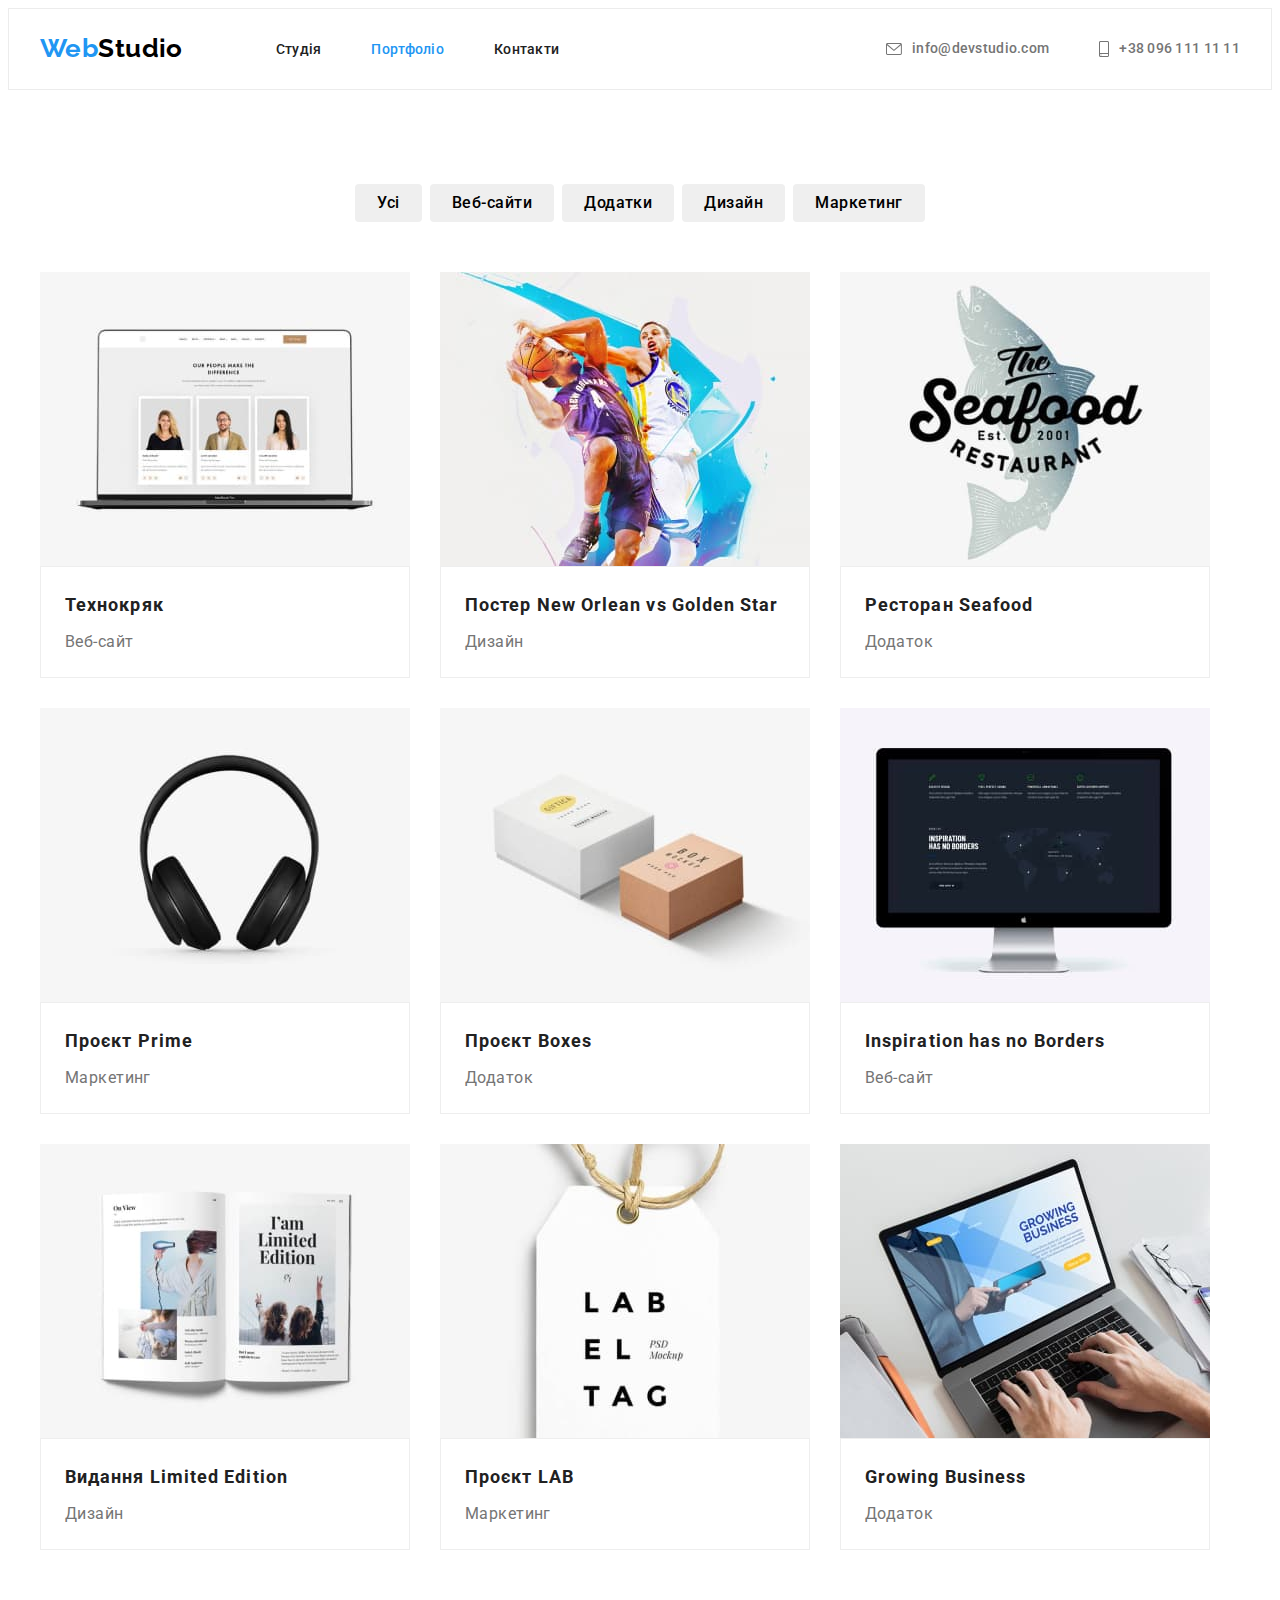
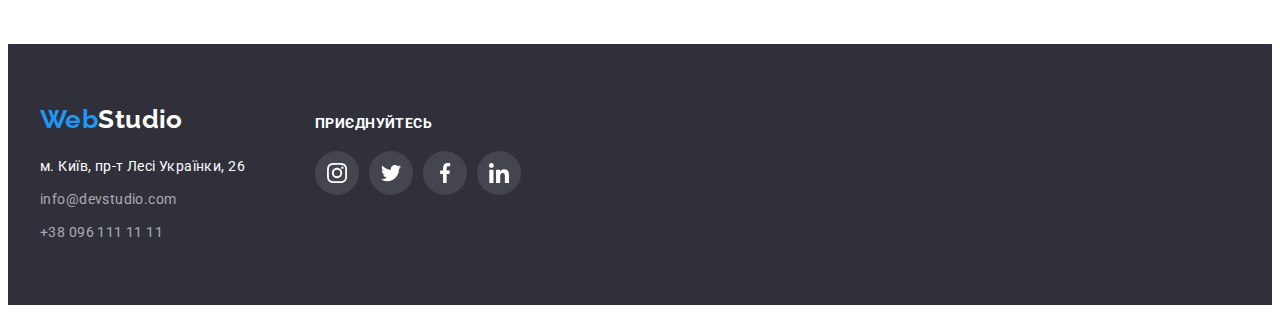
==== portfolio.html @ 92469491 "create-hm-04" ====
<!DOCTYPE html>
<html lang="uk">
  <head>
    <meta charset="UTF-8" />
    <meta http-equiv="X-UA-Compatible" content="IE=edge" />
    <meta name="viewport" content="width=device-width, initial-scale=1.0" />
    <title>Портфоліо</title>
    <link rel="preconnect" href="https://fonts.googleapis.com" />
    <link rel="preconnect" href="https://fonts.gstatic.com" crossorigin />
    <link
      href="https://fonts.googleapis.com/css2?family=Raleway:wght@700&family=Roboto:wght@400;500;700;900&display=swap"
      rel="stylesheet"
    />
    <link
      rel="stylesheet"
      href="https://cdnjs.cloudflare.com/ajax/libs/modern-normalize/1.1.0/modern-normalize.min.css"
      integrity="sha512-wpPYUAdjBVSE4KJnH1VR1HeZfpl1ub8YT/NKx4PuQ5NmX2tKuGu6U/JRp5y+Y8XG2tV+wKQpNHVUX03MfMFn9Q=="
      crossorigin="anonymous"
      referrerpolicy="no-referrer"
    />
    <link rel="stylesheet" href="./css/styles.css" />
  </head>
  <body>
   <header class="header">
      <div class="container header-container">
        <nav class="header-nav">
          <a href="./index.html" class="logo"><span>Web</span>Studio</a>
          <ul class="header-list list">
            <li>
              <a class="header-link link" href="./index.html">Студія</a>
            </li>
            <li>
              <a class="header-link link current" href="./portfolio.html">Портфоліо</a>
            </li>
            <li><a class="header-link link" href="">Контакти</a></li>
          </ul>
        </nav>
        <ul class="header-contacts-list list">
          <li class="header-contacts-item">
            <a class="header-contacts-link link" href="mailto:info@devstudio.com"
              ><svg class="header-icon" width="16" height="12">
                <use href="./images/icons.svg#icon-envelope"></use></svg
              >info@devstudio.com</a
            >
          </li>
          <li class="header-contacts-item">
            <a class="header-contacts-link link" href="tel:+380961111111">
              <svg class="header-icon" width="10" height="16">
                <use href="./images/icons.svg#icon-smartphone"></use>
              </svg>
              +38 096 111 11 11</a
            >
          </li>
        </ul>
      </div>
    </header>
    <main>
      <section class="portfolio section">
        <div class="container">
          <h1 class="portfolio-titel visually-hidden">Портфоліо</h1>
        <ul class="portfolio-pre-list list">
          <li><button class="portfolio-button" type="button">Усі</button></li>
          <li><button class="portfolio-button" type="button">Веб-сайти</button></li>
          <li><button class="portfolio-button" type="button">Додатки</button></li>
          <li><button class="portfolio-button" type="button">Дизайн</button></li>
          <li><button class="portfolio-button" type="button">Маркетинг</button></li>
        </ul>
        <ul class="portfolio-afret-list list">
          <li>
            <a class="link porfolio-after-link" href="">
              <img class="portfolio-img"
                src="./images/portfolio/technokryak.jpg"
                alt="Технокряк"
                weidth="370"
                height="294"
              />
              <div class="portfolio-list-box">
                <h2 class="portfolio-after-list-titel">Технокряк</h2>
              <p class="portfolio-after-list-text">Веб-сайт</p>
              </div>
            </a>
          </li>
          <li>
            <a class="link porfolio-after-link" href="">
              <img class="portfolio-img"
                src="./images/portfolio/new-orlean.jpg"
                alt="Постер New Orlean vs Golden Star"
                weidth="370"
                height="294"
              />
              <div class="portfolio-list-box">
                <h2 class="portfolio-after-list-titel">Постер New Orlean vs Golden Star</h2>
              <p class="portfolio-after-list-text">Дизайн</p>
              </div>
            </a>
          </li>
          <li>
            <a class="link porfolio-after-link" href="">
              <img class="portfolio-img"
                src="./images/portfolio/seafood.jpg"
                alt="Ресторан Seafood"
                weidth="370"
                height="294"
              />
              <div class="portfolio-list-box">
                <h2 class="portfolio-after-list-titel">Ресторан Seafood</h2>
              <p class="portfolio-after-list-text">Додаток</p>
              </div>
            </a>
          </li>
          <li>
            <a class="link porfolio-after-link" href="">
              <img class="portfolio-img"
                src="./images/portfolio/prime.jpg"
                alt="Проєкт Prime"
                weidth="370"
                height="294"
              />
              <div class="portfolio-list-box">
                <h2 class="portfolio-after-list-titel">Проєкт Prime</h2>
              <p class="portfolio-after-list-text">Маркетинг</p>
              </div>
            </a>
          </li>
          <li>
            <a class="link porfolio-after-link" href="">
              <img class="portfolio-img"
                src="./images/portfolio/boxes.jpg"
                alt="Проєкт Boxes"
                weidth="370"
                height="294"
              />
              <div class="portfolio-list-box">
                <h2 class="portfolio-after-list-titel">Проєкт Boxes</h2>
              <p class="portfolio-after-list-text">Додаток</p>
              </div>
            </a>
          </li>
          <li>
            <a class="link porfolio-after-link" href="">
              <img class="portfolio-img"
                src="./images/portfolio/borders.jpg"
                alt="Inspiration has no Borders"
                weidth="370"
                height="294"
              />
              <div class="portfolio-list-box">
                <h2 class="portfolio-after-list-titel">Inspiration has no Borders</h2>
              <p class="portfolio-after-list-text">Веб-сайт</p>
              </div>
            </a>
          </li>
          <li>
            <a class="link porfolio-after-link" href="Видання Limited Edition">
              <img class="portfolio-img" src="./images/portfolio/limited-edition.jpg" alt="" weidth="370" height="294" />
              <div class="portfolio-list-box">
                <h2 class="portfolio-after-list-titel">Видання Limited Edition</h2>
              <p class="portfolio-after-list-text">Дизайн</p>
              </div>
            </a>
          </li>
          <li>
            <a class="link porfolio-after-link" href="Проєкт LAB">
              <img class="portfolio-img" src="./images/portfolio/lab.jpg" alt="" weidth="370" height="294" />
              <div class="portfolio-list-box">
                <h2 class="portfolio-after-list-titel">Проєкт LAB</h2>
              <p class="portfolio-after-list-text">Маркетинг</p>
              </div>
            </a>
          </li>
          <li>
            <a class="link porfolio-after-link" href="Growing Business">
              <img class="portfolio-img" src="./images/portfolio/growing-business.jpg" alt="" weidth="370" height="294" />
              <div class="portfolio-list-box">
                <h2 class="portfolio-after-list-titel">Growing Business</h2>
              <p class="portfolio-after-list-text">Додаток</p>
              </div>
            </a>
          </li>
        </ul>
      </section>
        </div>
    </main>
   <footer class="footer">
      <div class="container footer-container">
        <div class="footer-adress">
          <a href="./index.html" class="logo logo-footer"><span>Web</span>Studio</a>
          <address class="address">
            <ul class="list footer-list">
              <li>
                <a
                  class="link footer-address"
                  href="https://goo.gl/maps/CPtrU1FHBa2aNyZL9"
                  target="_blank"
                  rel="noopener noreferrer nofollow"
                >
                  м. Київ, пр-т Лесі Українки, 26
                </a>
              </li>
              <li>
                <a class="link footer-link" href="mailto:info@devstudio.com">info@devstudio.com</a>
              </li>
              <li><a class="link footer-link" href="tel:+380961111111">+38 096 111 11 11</a></li>
            </ul>
          </address>
        </div>
        <div class="footer-soc">
          <h3 class="footer-soc-title">приєднуйтесь</h3>
          <ul class="footer-social-list list">
            <li class="footer-social-item">
              <a href="" class="footer-social-link">
                <svg class="footer-social-icon" width="20" height="20">
                  <use href="./images/icons.svg#icon-instagram"></use>
                </svg>
              </a>
            </li>
            <li class="footer-social-item">
              <a href="" class="footer-social-link">
                <svg class="footer-social-icon" width="20" height="20">
                  <use href="./images/icons.svg#icon-twitter"></use>
                </svg>
              </a>
            </li>
            <li class="footer-social-item">
              <a href="" class="footer-social-link">
                <svg class="footer-social-icon" width="20" height="20">
                  <use href="./images/icons.svg#icon-facebook"></use>
                </svg>
              </a>
            </li>
            <li class="footer-social-item">
              <a href="" class="footer-social-link">
                <svg class="footer-social-icon" width="20" height="20">
                  <use href="./images/icons.svg#icon-linkedin"></use>
                </svg>
              </a>
            </li>
          </ul>
        </div>
      </div>
    </footer>
  </body>
</html>
---- css/styles.css ----
:root {
  --primery-white-color: #ffffff;
  --hover-logo-color: #2196f3;
  --grey-primery-color: #757575;
  --black-primery-color: #212121;
}
/* reset */
p,
h2,
h3,
h4,
h5,
h6 {
  margin: 0;
}
ul,
ol {
  margin: 0;
  padding-left: 0;
}
button {
  cursor: pointer;
}
address {
  font-style: normal;
  margin-top: 20px;
}
img {
  display: block;
  max-width: 100%;
  height: auto;
}

body {
  background-color: var(--primery-white-color);
  color: var(--black-primery-color);
  font-family: Roboto, sans-serif;
  letter-spacing: 0.03em;
  font-size: 14px;
}

.visually-hidden {
  position: absolute;
  white-space: nowrap;
  width: 1px;
  height: 1px;
  overflow: hidden;
  border: 0;
  padding: 0;
  clip: rect(0 0 0 0);
  clip-path: inset(50%);
  margin: -1px;
}

.list {
  list-style: none;
}

.link {
  text-decoration: none;
}

/* logo */
.logo {
  font-family: Raleway, sans-serif;
  font-weight: 700;
  font-size: 26px;
  line-height: 1.2;
  color: #000000;
  text-decoration: none;
}
.logo span {
  color: var(--hover-logo-color);
}

.logo-footer {
  font-family: 'Raleway';
  font-weight: 700;
  font-size: 26px;
  line-height: 1.19;
  color: var(--primery-white-color);
}
/* box */

.container {
  width: 1200px;
  padding-right: 15px;
  padding-left: 15px;
  margin: 0 auto;
}

.section-title {
  font-size: 36px;
  line-height: 1.16;
  text-align: center;

  margin-bottom: 50px;
}

/* header */
.header {
  border: 1px solid #ececec;
}

.header-nav .header-link.current {
  color: var(--hover-logo-color);
}

.header-link {
  font-weight: 500;
  line-height: 1.14;
  letter-spacing: 0.02em;
  color: var(--black-primery-color);
}

.header-link:hover,
.header-link:focus {
  font-weight: 500;
  line-height: 1.14;
  letter-spacing: 0.02em;
  color: var(--hover-logo-color);
}

.header-contacts-link {
  display: flex;
  align-items: center;
  font-weight: 500;
  line-height: 1.14;
  letter-spacing: 0.02em;
  color: var(--grey-primery-color);
  gap: 10px;
}

.header-contacts-link:hover,
.header-contacts-link:focus {
  font-style: normal;
  font-weight: 500;
  line-height: 1.14;
  letter-spacing: 0.02em;
  color: var(--hover-logo-color);
}
/* main */
.hero {
  max-width: 1600px;
  margin-left: auto;
  margin-right: auto;

  background-image: url('../images/Img-overlay.svg'), url('../images/hero-bg.jpg');
  background-color: #c4c4c4;
  background-size: cover;
  background-repeat: no-repeat;
  background-position: center;
}

.hero-titel {
  font-weight: 900;
  font-size: 44px;
  line-height: 1.36;
  letter-spacing: 0.06em;
  text-transform: uppercase;
  color: var(--primery-white-color);
}

.hero-button {
  font-weight: 700;
  font-size: 16px;
  line-height: 1.88;
  color: var(--primery-white-color);
  background-color: var(--hover-logo-color);
}

.benefits-list-titel {
  font-size: 14px;
  line-height: 1.14;
  text-transform: uppercase;
}
.benefits-list-text {
  line-height: 1.71;
  color: var(--grey-primery-color);
}

.team {
  background-color: #f5f4fa;
}

.team-list-card {
  background-color: var(--primery-white-color);
}

.team-list-titel {
  font-weight: 500;
  font-size: 16px;
  line-height: 1.19;
}
.team-list-text {
  font-size: 16px;
  line-height: 19px;
  color: var(--grey-primery-color);
}

.footer {
  background: #2f303a;
}

.footer-address {
  font-style: normal;
  line-height: 1.71;
  color: var(--primery-white-color);
}

.footer-link {
  font-style: normal;
  line-height: 1.71;
  color: rgba(255, 255, 255, 0.6);
}

.footer-link:hover,
.footer-link:focus {
  font-style: normal;
  line-height: 1.71;
  color: var(--hover-logo-color);
}

/* Portfolio */
.portfolio-button {
  font-family: 'Roboto';
  font-style: normal;
  font-weight: 500;
  font-size: 16px;
  line-height: 1.62;
  text-align: center;
  letter-spacing: 0.03em;
  cursor: pointer;
  border-radius: 4px;
  border: none;
  padding: 6px 22px;
}

.portfolio-button:hover,
.portfolio-button:focus {
  font-family: 'Roboto';
  font-style: normal;
  font-weight: 500;
  font-size: 16px;
  line-height: 1.62;
  text-align: center;
  letter-spacing: 0.03em;
  color: var(--primery-white-color);
  background-color: var(--hover-logo-color);
  box-shadow: 0px 3px 1px rgba(0, 0, 0, 0.1), 0px 1px 2px rgba(0, 0, 0, 0.08),
    0px 2px 2px rgba(0, 0, 0, 0.12);
}

.portfolio-after-list-titel {
  font-size: 18px;
  line-height: 2;
  letter-spacing: 0.06em;
  color: var(--black-primery-color);
}

.portfolio-after-list-text {
  font-size: 16px;
  line-height: 1.88;
  color: var(--grey-primery-color);
}
/* hw-03 */
.section {
  padding-top: 94px;
  padding-bottom: 94px;
}

.header-container {
  display: flex;
}

.header-nav {
  display: flex;
  margin-right: auto;
}
.header-list {
  display: flex;
}
.header-contacts-list {
  display: flex;
}

.header-nav > .logo {
  padding-top: 24px;
  padding-bottom: 25px;
  margin-right: 93px;
}
.header-list {
  gap: 50px;
  align-items: center;
}

.header-contacts-list {
  align-items: center;
  gap: 50px;
}

.header-icon {
  fill: currentColor;
}

.hero {
  padding-top: 200px;
  padding-bottom: 200px;
  /* margin-bottom: 94px; */
}
.hero-titel {
  width: 696px;
  text-align: center;
  margin: 0 auto;
  margin-bottom: 30px;
}

.hero-button {
  display: block;
  margin-right: auto;
  margin-left: auto;
  border: none;
  border-radius: 4px;
  padding: 10px 32px;
}

.benefits-list {
  display: flex;
  gap: 30px;
}

.benefits-item {
  width: 270px;
}

.benefits-area-icon {
  display: flex;
  width: 270px;
  height: 120px;
  border-radius: 4px;
  margin-bottom: 30px;
  background-color: #f5f4fa;
  justify-content: center;
  align-items: center;
}

.benefits-list-titel {
  margin-bottom: 10px;
}

.work {
  padding-top: 0;
}

.work-list {
  display: flex;
  gap: 30px;
}

.work-list-item {
  width: calc(100%-60px) / 3;
}

.team-titel {
  margin-bottom: 50px;
  text-align: center;
}

.team-list {
  display: flex;
  gap: 30px;
}
.team-list-card {
  width: calc((100% - 90px) / 4);
  padding-bottom: 30px;
  border-radius: 4px;
}

.team-img {
  margin-bottom: 30px;
}

.team-list-titel {
  text-align: center;
  margin-bottom: 10px;
}

.team-list-text {
  text-align: center;
  margin-bottom: 16px;
}

.team-social-list {
  display: flex;
  gap: 10px;
  justify-content: center;
}

.team-social-link {
  width: 44px;
  height: 44px;
  border-radius: 50%;
  display: flex;
  justify-content: center;
  align-items: center;
  fill: #afb1b8;
}

.team-social-link:hover,
.team-social-link:focus {
  background-color: var(--hover-logo-color);
  fill: var(--primery-white-color);
}

.regular-customers {
  max-width: 1600px;

  background-color: var(--primery-white-color);
  margin-right: auto;
  margin-left: auto;
}

.regular-customers-list {
  display: flex;
  gap: 30px;
  justify-content: center;
}

.regular-customer-link {
  display: flex;
  justify-content: center;
  align-items: center;
  color: #afb1b8;
  fill: #afb1b8;
  border: 1px solid #afb1b8;
  border-radius: 4px;
  width: 170px;
  height: 92px;
}

.regular-customer-link:hover,
.regular-customer-link:focus {
  border: 1px solid var(--hover-logo-color);
  fill: var(--hover-logo-color);
}

.footer-list > li:not(:last-child) {
  margin-bottom: 9px;
}

.footer {
  padding-top: 60px;
  padding-bottom: 60px;
  max-width: 1600px;
  margin: 0 auto;
  background: #2f303a;
}

.footer-container {
  display: flex;
  align-items: baseline;
}

.footer-adress {
  margin-right: 70px;
}

.footer-soc-title {
  font-size: 14px;
  line-height: 16px;
  letter-spacing: 0.03em;
  text-transform: uppercase;
  color: var(--primery-white-color);

  margin-bottom: 20px;
}

.footer-social-list {
  display: flex;
  gap: 10px;
  justify-content: center;
}

.footer-social-link {
  width: 44px;
  height: 44px;
  border-radius: 50%;

  display: flex;
  justify-content: center;
  align-items: center;

  fill: var(--primery-white-color);
  background-color: rgba(255, 255, 255, 0.1);
}

.footer-social-link:hover,
.footer-social-link:focus {
  background-color: var(--hover-logo-color);
  fill: var(--primery-white-color);
}

/* portfolio */
.portfolio-pre-list {
  display: flex;
  gap: 8px;
  justify-content: center;
  margin-bottom: 50px;
}

.porfolio-after-link:hover,
.porfolio-after-link:focus {
  display: block;

  box-shadow: 0px 1px 1px rgba(0, 0, 0, 0.12), 0px 4px 4px rgba(0, 0, 0, 0.06),
    1px 4px 6px rgba(0, 0, 0, 0.16);
}

.portfolio-afret-list {
  display: flex;
  flex-wrap: wrap;
  row-gap: 30px;
  column-gap: 30px;
}

.portfolio-after-list-titel {
  margin-bottom: 4px;
}

.portfolio-list-box {
  padding: 20px 24px;
  border: 1px solid #eeeeee;
}
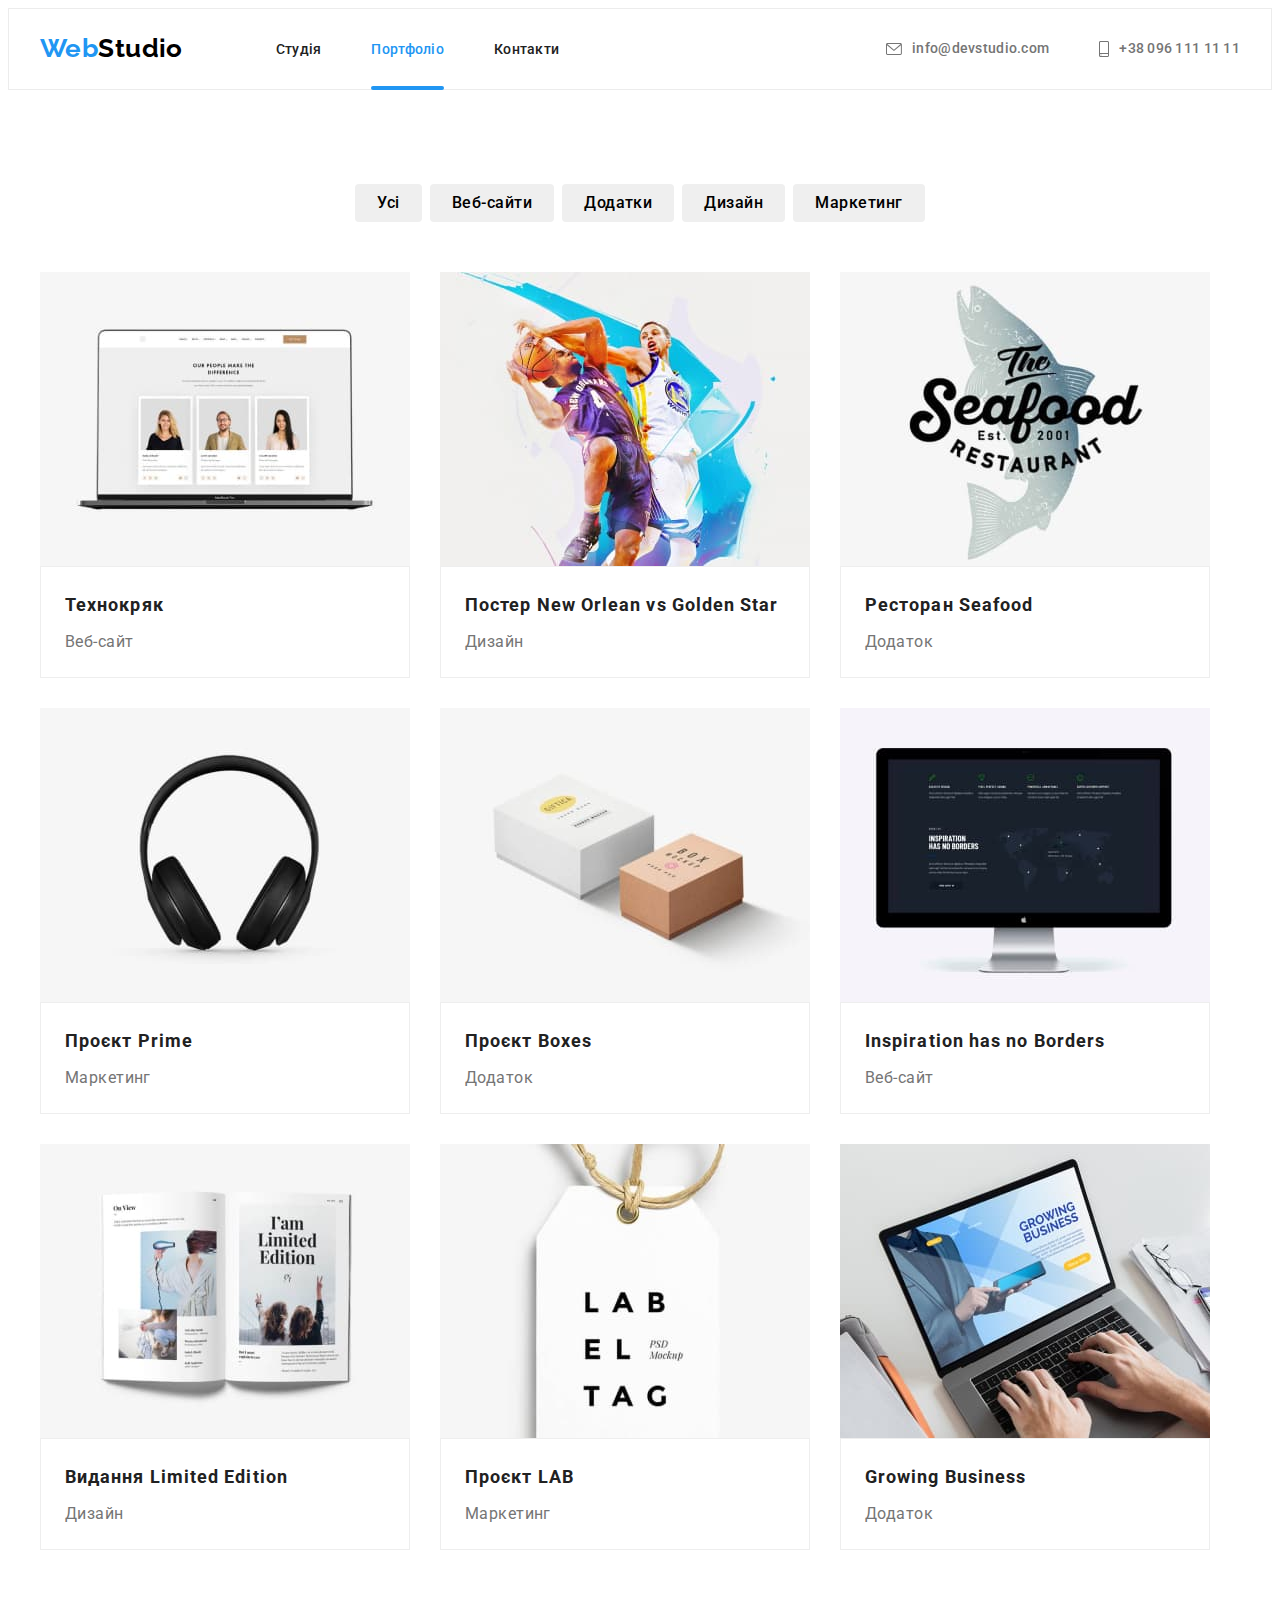
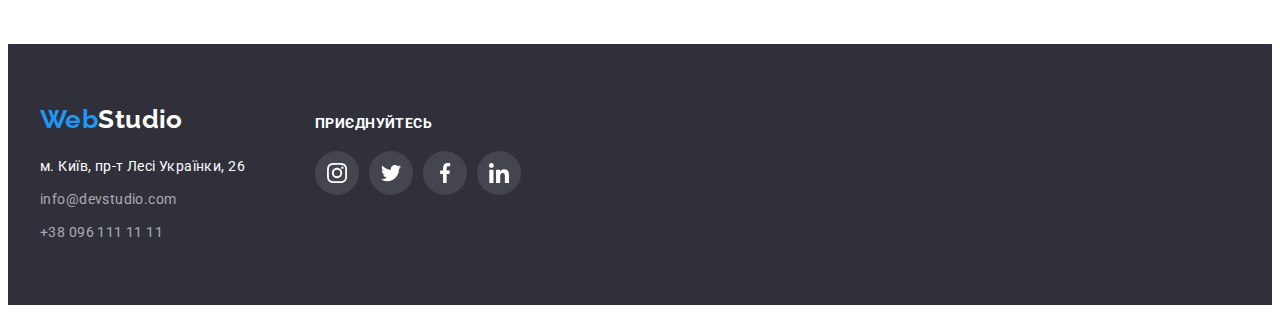
==== commit 5c636e21: "update" ====
--- a/portfolio.html
+++ b/portfolio.html
@@ -4,7 +4,7 @@
     <meta charset="UTF-8" />
     <meta http-equiv="X-UA-Compatible" content="IE=edge" />
     <meta name="viewport" content="width=device-width, initial-scale=1.0" />
-    <title>Портфоліо</title>
+    <title>WebStudio</title>
     <link rel="preconnect" href="https://fonts.googleapis.com" />
     <link rel="preconnect" href="https://fonts.gstatic.com" crossorigin />
     <link
--- a/css/styles.css
+++ b/css/styles.css
@@ -102,15 +102,34 @@
   border: 1px solid #ececec;
 }
 
-.header-nav .header-link.current {
-  color: var(--hover-logo-color);
-}
+/* .header-nav-item {
+} */
 
 .header-link {
   font-weight: 500;
   line-height: 1.14;
   letter-spacing: 0.02em;
   color: var(--black-primery-color);
+
+  position: relative;
+}
+
+.header-nav .header-link.current {
+  color: var(--hover-logo-color);
+}
+
+.header-nav .header-link.current::after {
+  content: '';
+  width: 100%;
+  height: 4px;
+
+  background: var(--hover-logo-color);
+  border-radius: 2px;
+
+  position: absolute;
+
+  right: 0px;
+  bottom: -33px;
 }
 
 .header-link:hover,
@@ -279,6 +298,8 @@
 }
 .header-list {
   display: flex;
+  gap: 50px;
+  align-items: center;
 }
 .header-contacts-list {
   display: flex;
@@ -288,10 +309,6 @@
   padding-top: 24px;
   padding-bottom: 25px;
   margin-right: 93px;
-}
-.header-list {
-  gap: 50px;
-  align-items: center;
 }
 
 .header-contacts-list {
